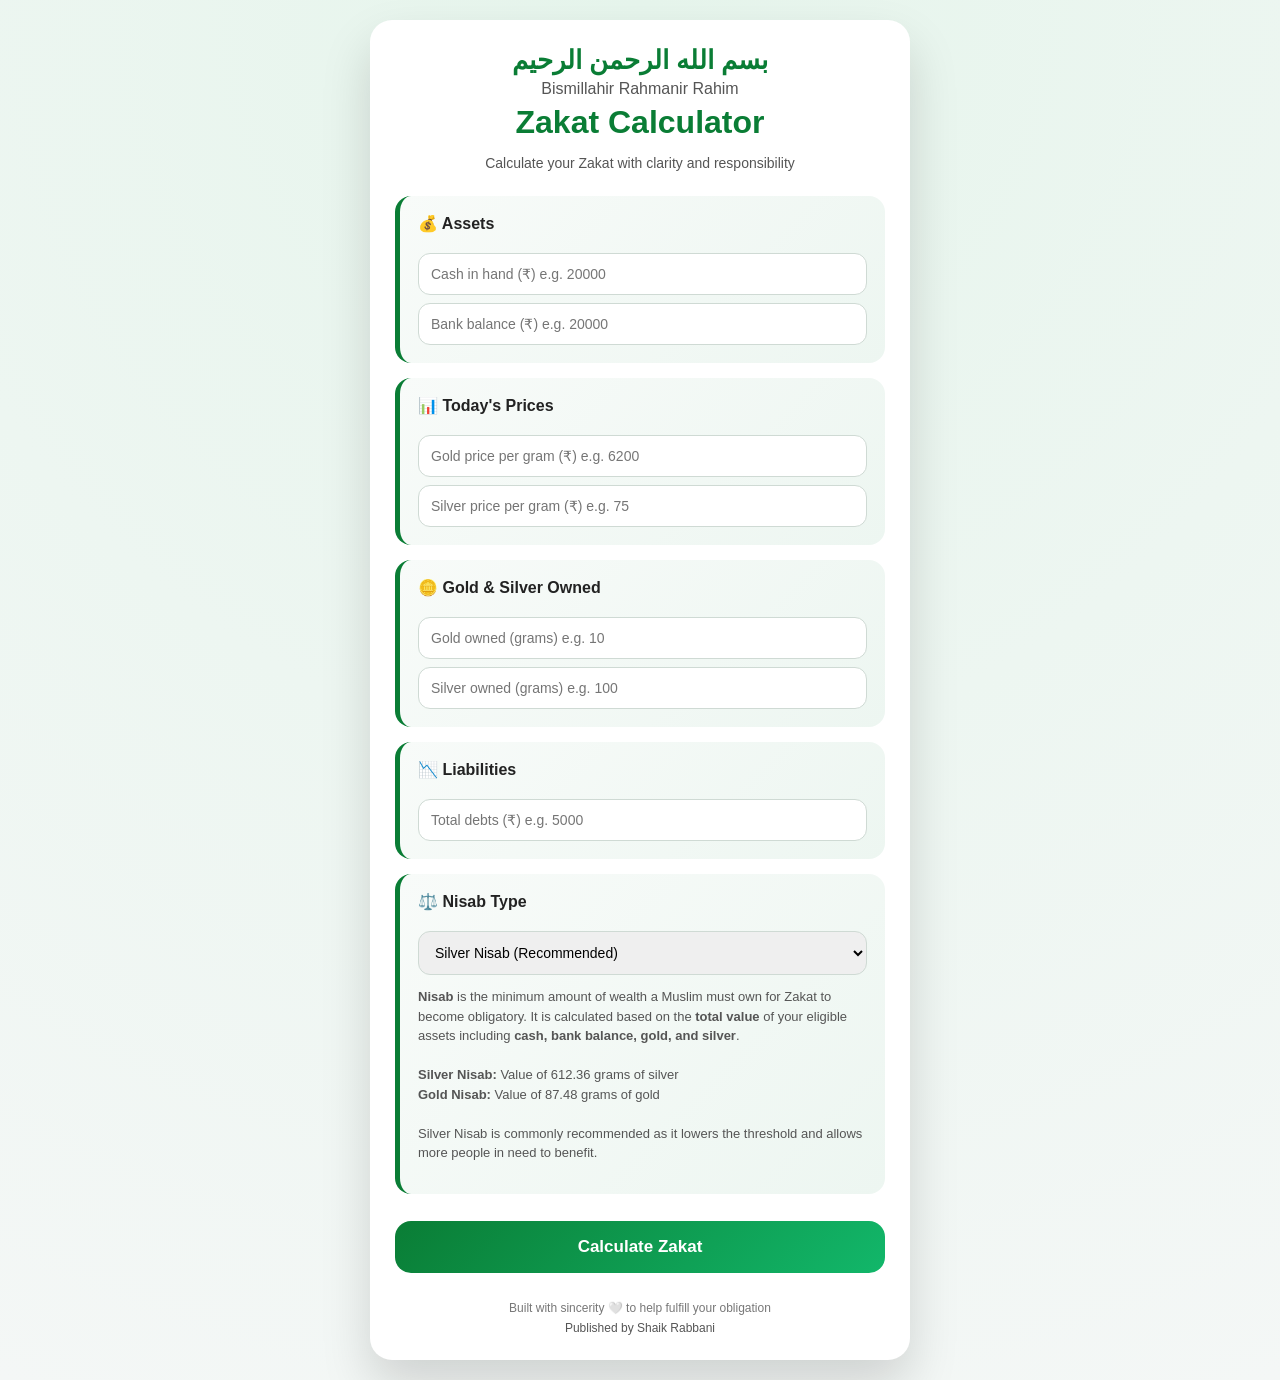
==== index.html @ c3e8892d "Initial commit - Zakat Calculator" ====
<!DOCTYPE html>
<html lang="en">
<head>
    <meta charset="UTF-8">
    <title>Zakat Calculator</title>
    <meta name="viewport" content="width=device-width, initial-scale=1.0">
    <link rel="stylesheet" href="style.css">
</head>
<body>
<div class="app-wrapper">

    <header class="app-header">
        <div class="bismillah-full">
            <div class="arabic">بسم الله الرحمن الرحيم</div>
            <div class="transliteration">Bismillahir Rahmanir Rahim</div>
        </div>
        <h1>Zakat Calculator</h1>
        <p class="subtitle">Calculate your Zakat with clarity and responsibility</p>
    </header>

    <div class="card">
        <h3>💰 Assets</h3>
        <input type="number" id="cash" placeholder="Cash in hand (₹) e.g. 20000">
        <input type="number" id="bank" placeholder="Bank balance (₹) e.g. 20000">
    </div>

    <div class="card">
        <h3>📊 Today's Prices</h3>
        <input type="number" id="goldPrice" placeholder="Gold price per gram (₹) e.g. 6200">
        <input type="number" id="silverPrice" placeholder="Silver price per gram (₹) e.g. 75">
    </div>

    <div class="card">
        <h3>🪙 Gold & Silver Owned</h3>
        <input type="number" id="goldGrams" placeholder="Gold owned (grams) e.g. 10">
        <input type="number" id="silverGrams" placeholder="Silver owned (grams) e.g. 100">
    </div>

    <div class="card">
        <h3>📉 Liabilities</h3>
        <input type="number" id="debts" placeholder="Total debts (₹) e.g. 5000">
    </div>

    <div class="card">
        <h3>⚖️ Nisab Type</h3>
        <select id="nisabType">
            <option value="silver">Silver Nisab (Recommended)</option>
            <option value="gold">Gold Nisab</option>
        </select>
        <p class="nisab-note">
            <strong>Nisab</strong> is the minimum amount of wealth a Muslim must own
            for Zakat to become obligatory. It is calculated based on the
            <strong>total value</strong> of your eligible assets including
            <strong>cash, bank balance, gold, and silver</strong>.<br><br>
            <strong>Silver Nisab:</strong> Value of 612.36 grams of silver<br>
            <strong>Gold Nisab:</strong> Value of 87.48 grams of gold<br><br>
            Silver Nisab is commonly recommended as it lowers the threshold
            and allows more people in need to benefit.
        </p>
    </div>

    <button class="calculate-btn" onclick="calculateZakat()">Calculate Zakat</button>

    <div id="result" class="result-box" style="display:none;"></div>

    <footer class="footer">
        Built with sincerity 🤍 to help fulfill your obligation<br>
        <span class="publisher">Published by Shaik Rabbani</span>
    </footer>

</div>
<script src="script.js"></script>
</body>
</html>
---- style.css ----
* { box-sizing: border-box; }
body { margin: 0; font-family: "Segoe UI", sans-serif; background: radial-gradient(circle at top, #e6f5ec, #f4f7f6); padding: 20px; }
.app-wrapper { max-width: 540px; margin: auto; background: #ffffff; border-radius: 22px; padding: 25px; box-shadow: 0 25px 50px rgba(0,0,0,0.15); }
.app-header { text-align: center; margin-bottom: 25px; }
.bismillah-full .arabic { font-size: 26px; color: #0a7d35; font-weight: bold; line-height: 1.2; }
.bismillah-full .transliteration { font-size: 16px; color: #555; margin-top: 4px; }
h1 { margin: 6px 0; color: #0a7d35; }
.subtitle { font-size: 14px; color: #555; }
.card { background: linear-gradient(135deg, #f8fbf9, #edf6f1); border-radius: 16px; padding: 18px; margin-bottom: 15px; border-left: 5px solid #0a7d35; }
.card h3 { margin: 0 0 12px; font-size: 16px; color: #222; }
input, select { width: 100%; padding: 12px; margin-top: 8px; border-radius: 12px; border: 1px solid #cfdad4; font-size: 14px; }
input:focus, select:focus { outline: none; border-color: #0a7d35; box-shadow: 0 0 0 2px rgba(10,125,53,0.15); }
.nisab-note { font-size: 13px; color: #555; margin-top: 12px; line-height: 1.5; }
.calculate-btn { width: 100%; padding: 16px; margin-top: 12px; background: linear-gradient(135deg, #0a7d35, #12b76a); color: white; border: none; border-radius: 16px; font-size: 17px; font-weight: bold; cursor: pointer; transition: transform 0.15s ease, box-shadow 0.15s ease; }
.calculate-btn:hover { transform: translateY(-2px); box-shadow: 0 12px 28px rgba(18,183,106,0.45); }
.result-box { margin-top: 22px; padding: 20px; border-radius: 16px; background: linear-gradient(135deg, #e8f9ef, #dcf3e7); color: #0a7d35; text-align: center; font-size: 16px; font-weight: bold; min-height: 48px; }
.footer { margin-top: 28px; text-align: center; font-size: 12px; color: #777; }
.publisher { font-size: 12px; color: #555; margin-top: 6px; display: inline-block; }
@media screen and (max-width: 600px) { .app-wrapper { padding: 15px; } input, select, .calculate-btn { font-size: 15px; padding: 10px; } }
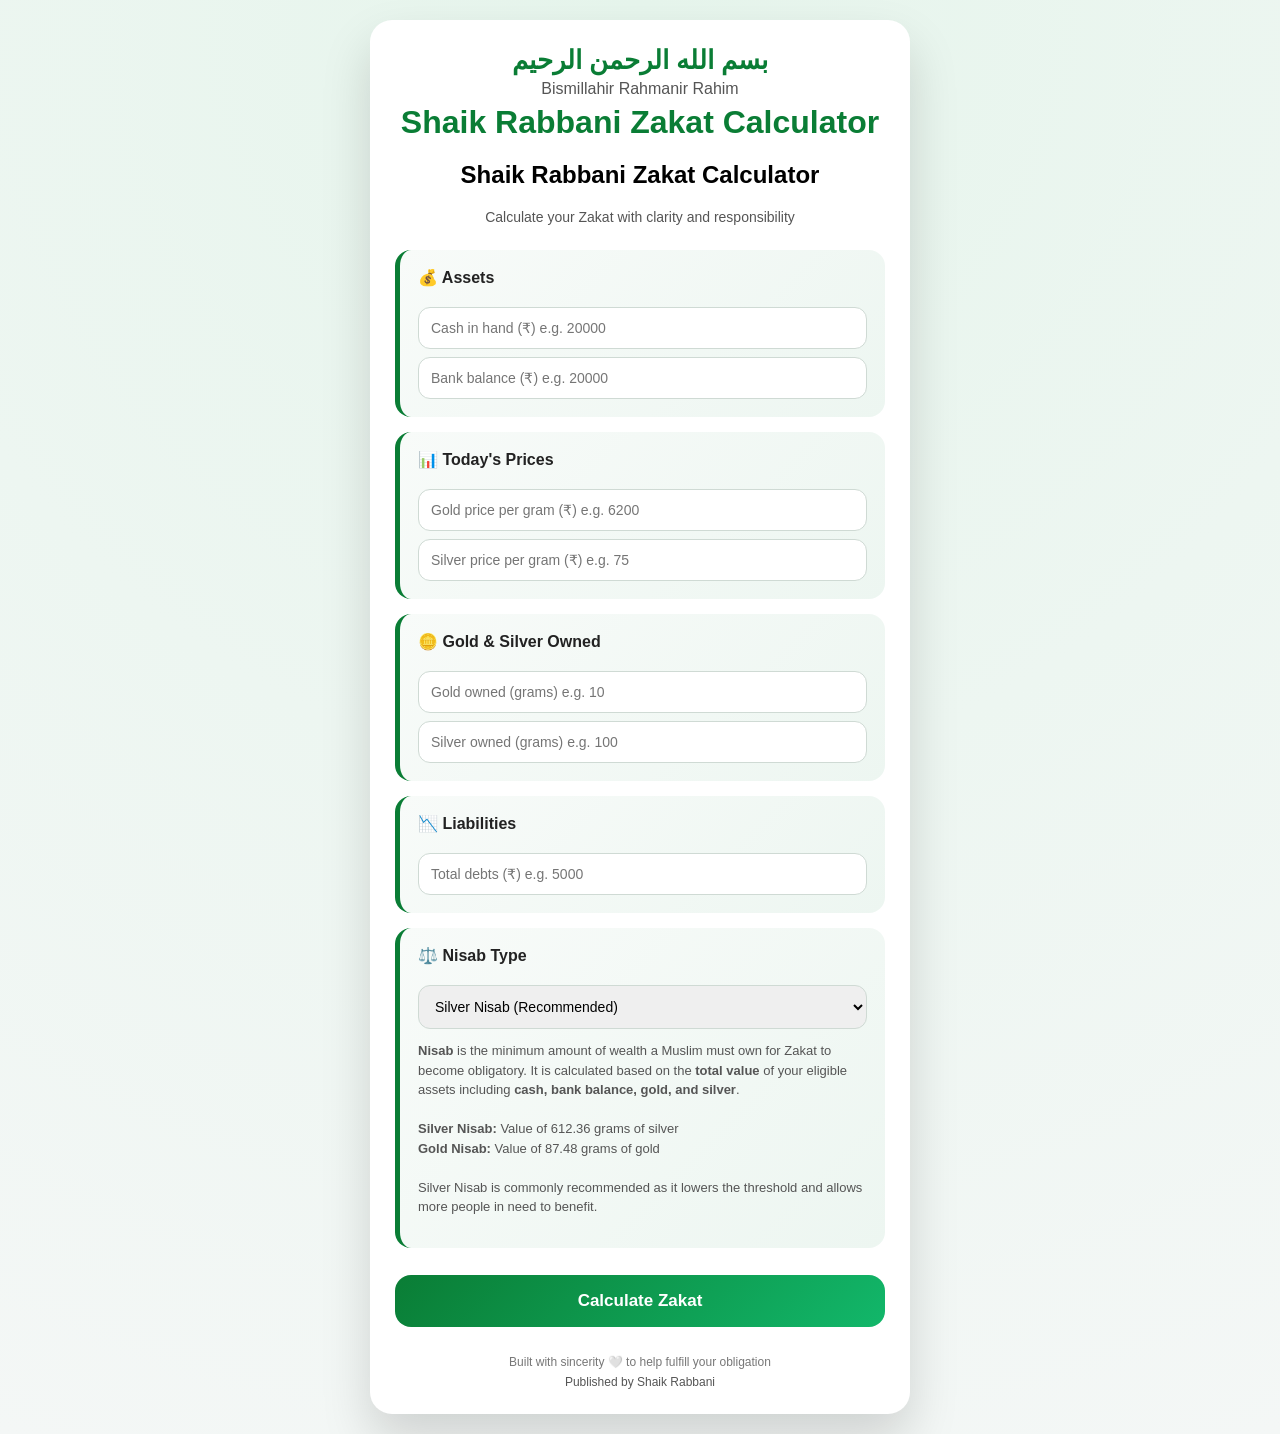
==== commit 6708e598: "Meta_data_updateForSearch2" ====
--- a/index.html
+++ b/index.html
@@ -1,74 +1,93 @@
 <!DOCTYPE html>
 <html lang="en">
+
 <head>
     <meta charset="UTF-8">
-    <title>Zakat Calculator</title>
+    <!-- SEO Meta Tags -->
+    <title>Shaik Rabbani Zakat Calculator – Easy & Fast Online Tool</title>
+    <meta name="description"
+        content="Calculate your Zakat online with Shaik Rabbani’s free Zakat Calculator for cash, gold, silver, and bank balance.">
+    <meta name="keywords" content="Shaik Rabbani, Zakat Calculator, Online Zakat, Islamic Finance 2026">
     <meta name="viewport" content="width=device-width, initial-scale=1.0">
     <link rel="stylesheet" href="style.css">
+    <script type="application/ld+json">
+    {
+      "@context": "https://schema.org",
+      "@type": "WebApplication",
+      "name": "Zakat Calculator",
+      "url": "https://muslimzakatcalculator.netlify.app/",
+      "applicationCategory": "FinanceApplication",
+      "operatingSystem": "Web",
+      "description": "Calculate your Zakat easily online with this free calculator."
+    }
+    </script>
 </head>
+
 <body>
-<div class="app-wrapper">
+    <div class="app-wrapper">
 
-    <header class="app-header">
-        <div class="bismillah-full">
-            <div class="arabic">بسم الله الرحمن الرحيم</div>
-            <div class="transliteration">Bismillahir Rahmanir Rahim</div>
+        <header class="app-header">
+            <div class="bismillah-full">
+                <div class="arabic">بسم الله الرحمن الرحيم</div>
+                <div class="transliteration">Bismillahir Rahmanir Rahim</div>
+            </div>
+            <h1>Shaik Rabbani Zakat Calculator</h1>
+            <h2>Shaik Rabbani Zakat Calculator</h2>
+            <p class="subtitle">Calculate your Zakat with clarity and responsibility</p>
+        </header>
+
+        <div class="card">
+            <h3>💰 Assets</h3>
+            <input type="number" id="cash" placeholder="Cash in hand (₹) e.g. 20000">
+            <input type="number" id="bank" placeholder="Bank balance (₹) e.g. 20000">
         </div>
-        <h1>Zakat Calculator</h1>
-        <p class="subtitle">Calculate your Zakat with clarity and responsibility</p>
-    </header>
 
-    <div class="card">
-        <h3>💰 Assets</h3>
-        <input type="number" id="cash" placeholder="Cash in hand (₹) e.g. 20000">
-        <input type="number" id="bank" placeholder="Bank balance (₹) e.g. 20000">
+        <div class="card">
+            <h3>📊 Today's Prices</h3>
+            <input type="number" id="goldPrice" placeholder="Gold price per gram (₹) e.g. 6200">
+            <input type="number" id="silverPrice" placeholder="Silver price per gram (₹) e.g. 75">
+        </div>
+
+        <div class="card">
+            <h3>🪙 Gold & Silver Owned</h3>
+            <input type="number" id="goldGrams" placeholder="Gold owned (grams) e.g. 10">
+            <input type="number" id="silverGrams" placeholder="Silver owned (grams) e.g. 100">
+        </div>
+
+        <div class="card">
+            <h3>📉 Liabilities</h3>
+            <input type="number" id="debts" placeholder="Total debts (₹) e.g. 5000">
+        </div>
+
+        <div class="card">
+            <h3>⚖️ Nisab Type</h3>
+            <select id="nisabType">
+                <option value="silver">Silver Nisab (Recommended)</option>
+                <option value="gold">Gold Nisab</option>
+            </select>
+            <p class="nisab-note">
+                <strong>Nisab</strong> is the minimum amount of wealth a Muslim must own
+                for Zakat to become obligatory. It is calculated based on the
+                <strong>total value</strong> of your eligible assets including
+                <strong>cash, bank balance, gold, and silver</strong>.<br><br>
+                <strong>Silver Nisab:</strong> Value of 612.36 grams of silver<br>
+                <strong>Gold Nisab:</strong> Value of 87.48 grams of gold<br><br>
+                Silver Nisab is commonly recommended as it lowers the threshold
+                and allows more people in need to benefit.
+            </p>
+        </div>
+
+        <button class="calculate-btn" onclick="calculateZakat()">Calculate Zakat</button>
+
+        <div id="result" class="result-box" style="display:none;"></div>
+
+        <footer class="footer">
+            Built with sincerity 🤍 to help fulfill your obligation<br>
+            <span class="publisher">Published by Shaik Rabbani</span>
+        </footer>
+
     </div>
+    <script src="script.js"></script>
+</body>
 
-    <div class="card">
-        <h3>📊 Today's Prices</h3>
-        <input type="number" id="goldPrice" placeholder="Gold price per gram (₹) e.g. 6200">
-        <input type="number" id="silverPrice" placeholder="Silver price per gram (₹) e.g. 75">
-    </div>
-
-    <div class="card">
-        <h3>🪙 Gold & Silver Owned</h3>
-        <input type="number" id="goldGrams" placeholder="Gold owned (grams) e.g. 10">
-        <input type="number" id="silverGrams" placeholder="Silver owned (grams) e.g. 100">
-    </div>
-
-    <div class="card">
-        <h3>📉 Liabilities</h3>
-        <input type="number" id="debts" placeholder="Total debts (₹) e.g. 5000">
-    </div>
-
-    <div class="card">
-        <h3>⚖️ Nisab Type</h3>
-        <select id="nisabType">
-            <option value="silver">Silver Nisab (Recommended)</option>
-            <option value="gold">Gold Nisab</option>
-        </select>
-        <p class="nisab-note">
-            <strong>Nisab</strong> is the minimum amount of wealth a Muslim must own
-            for Zakat to become obligatory. It is calculated based on the
-            <strong>total value</strong> of your eligible assets including
-            <strong>cash, bank balance, gold, and silver</strong>.<br><br>
-            <strong>Silver Nisab:</strong> Value of 612.36 grams of silver<br>
-            <strong>Gold Nisab:</strong> Value of 87.48 grams of gold<br><br>
-            Silver Nisab is commonly recommended as it lowers the threshold
-            and allows more people in need to benefit.
-        </p>
-    </div>
-
-    <button class="calculate-btn" onclick="calculateZakat()">Calculate Zakat</button>
-
-    <div id="result" class="result-box" style="display:none;"></div>
-
-    <footer class="footer">
-        Built with sincerity 🤍 to help fulfill your obligation<br>
-        <span class="publisher">Published by Shaik Rabbani</span>
-    </footer>
-
-</div>
-<script src="script.js"></script>
-</body>
-</html>
+</html>
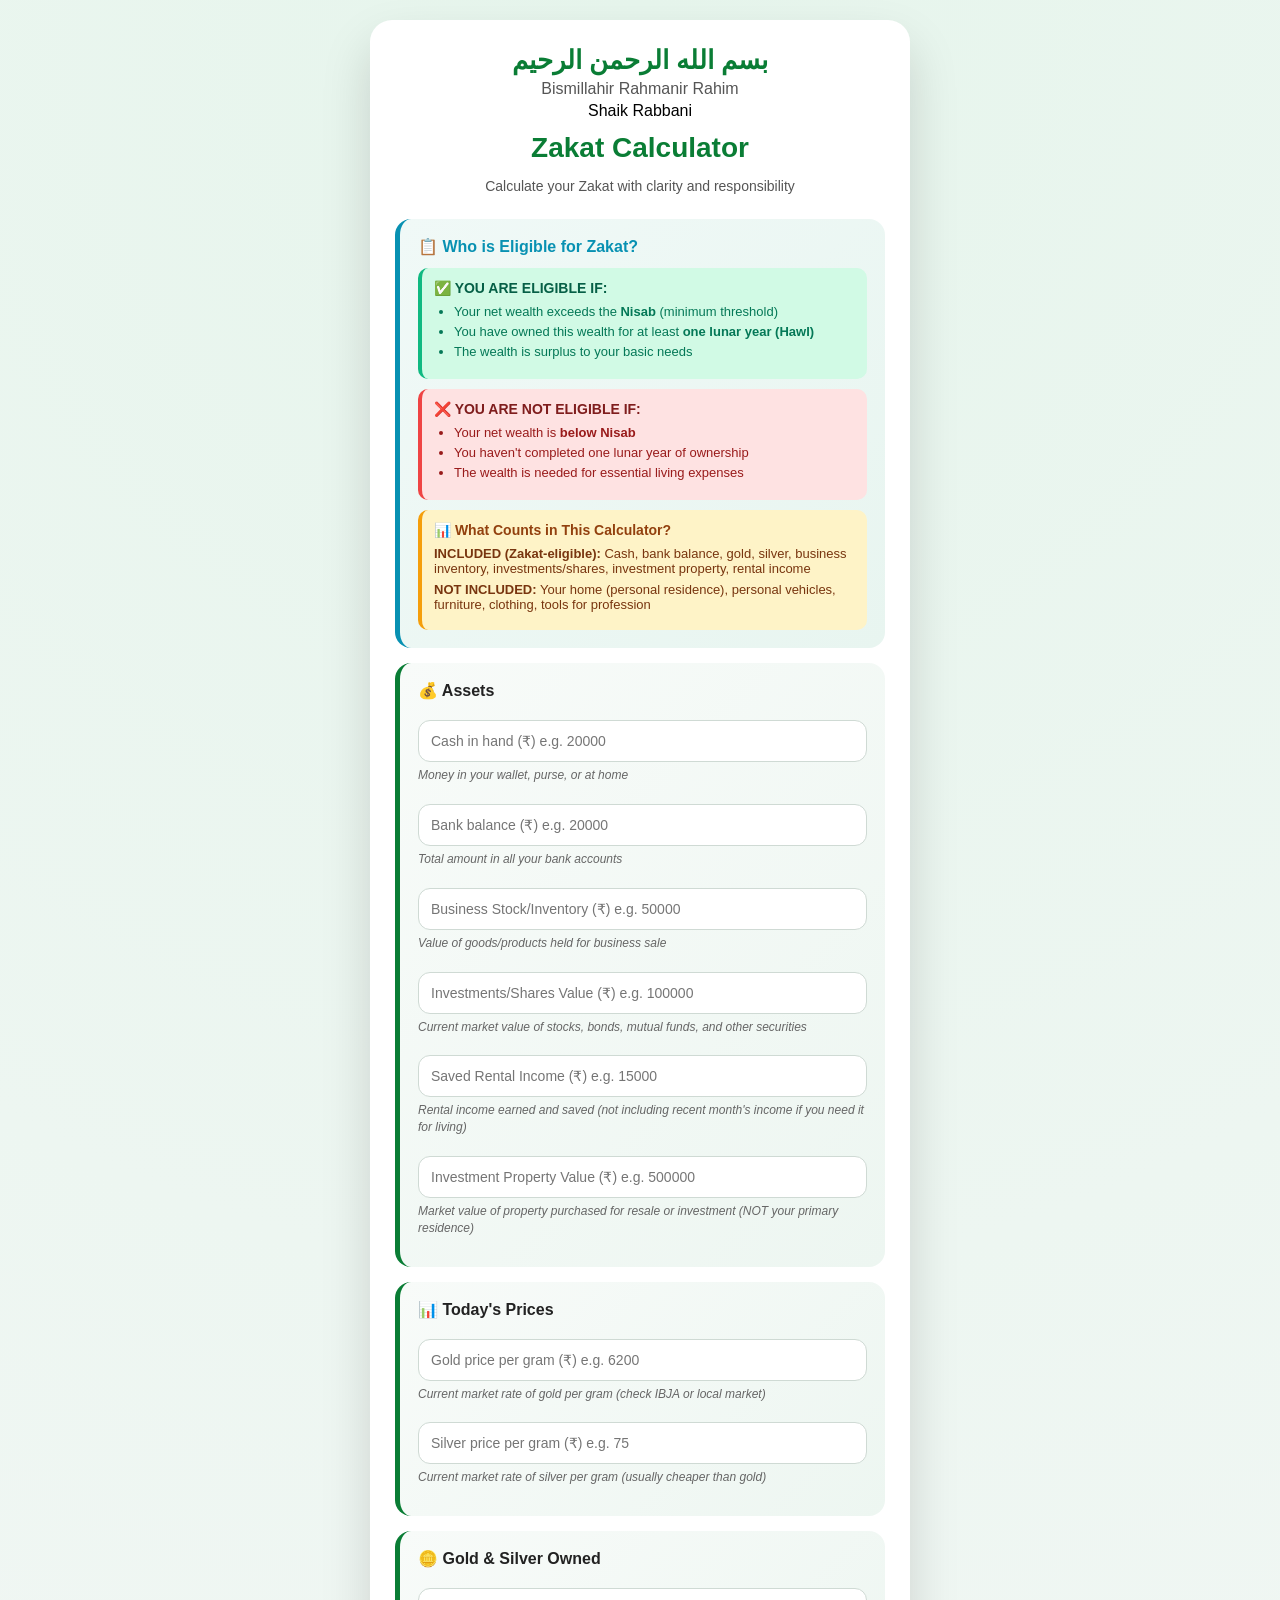
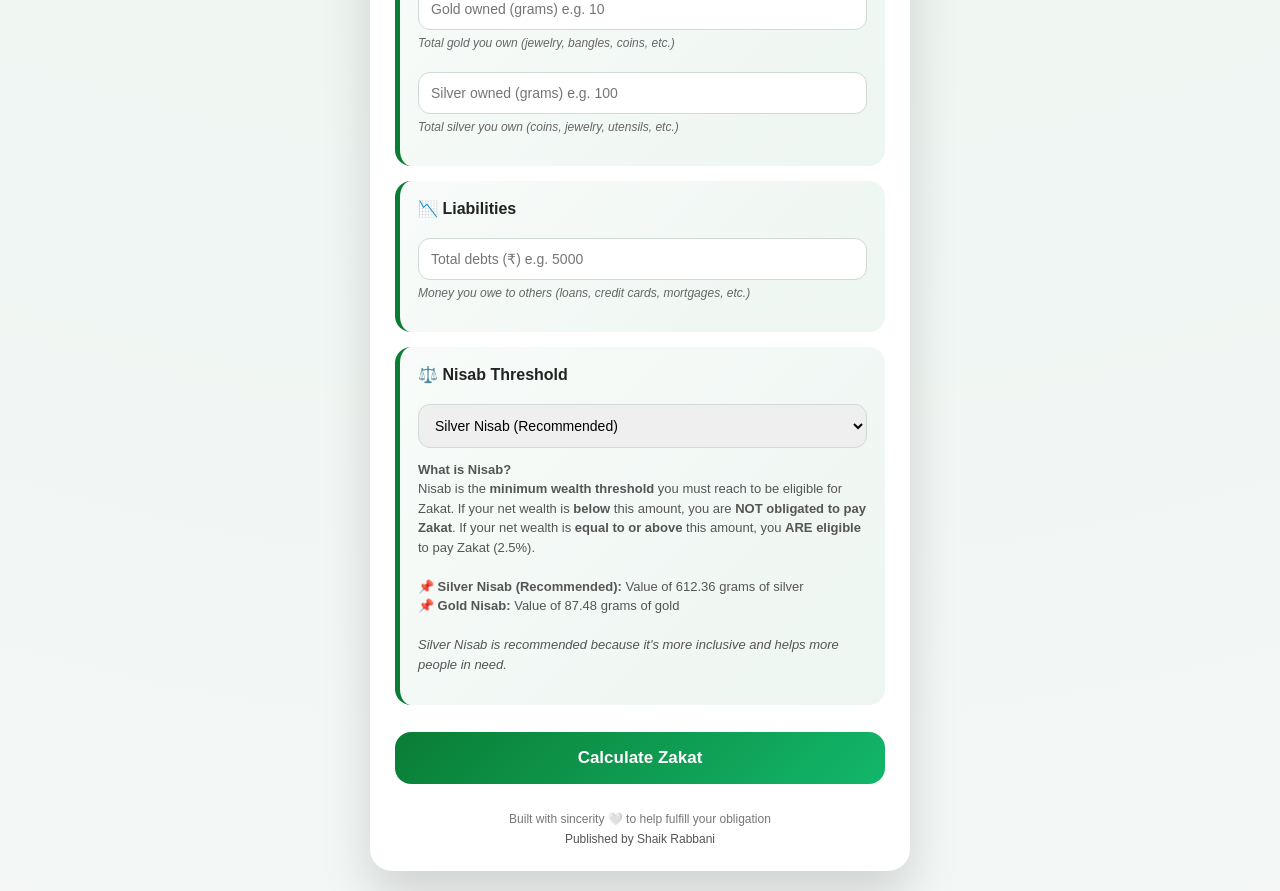
==== commit 69336903: "overviewupdate" ====
--- a/index.html
+++ b/index.html
@@ -30,50 +30,118 @@
             <div class="bismillah-full">
                 <div class="arabic">بسم الله الرحمن الرحيم</div>
                 <div class="transliteration">Bismillahir Rahmanir Rahim</div>
+                <div class="author">Shaik Rabbani</div>
             </div>
-            <h1>Shaik Rabbani Zakat Calculator</h1>
-            <h2>Shaik Rabbani Zakat Calculator</h2>
+            <h1>Zakat Calculator</h1>
             <p class="subtitle">Calculate your Zakat with clarity and responsibility</p>
         </header>
 
+        <div class="card eligibility-guide">
+            <h3>📋 Who is Eligible for Zakat?</h3>
+            <div class="eligibility-content">
+                <div class="eligible-section">
+                    <h4>✅ YOU ARE ELIGIBLE IF:</h4>
+                    <ul>
+                        <li>Your net wealth exceeds the <strong>Nisab</strong> (minimum threshold)</li>
+                        <li>You have owned this wealth for at least <strong>one lunar year (Hawl)</strong></li>
+                        <li>The wealth is surplus to your basic needs</li>
+                    </ul>
+                </div>
+                <div class="not-eligible-section">
+                    <h4>❌ YOU ARE NOT ELIGIBLE IF:</h4>
+                    <ul>
+                        <li>Your net wealth is <strong>below Nisab</strong></li>
+                        <li>You haven't completed one lunar year of ownership</li>
+                        <li>The wealth is needed for essential living expenses</li>
+                    </ul>
+                </div>
+                <div class="assets-info">
+                    <h4>📊 What Counts in This Calculator?</h4>
+                    <p><strong>INCLUDED (Zakat-eligible):</strong> Cash, bank balance, gold, silver, business inventory,
+                        investments/shares, investment property, rental income</p>
+                    <p><strong>NOT INCLUDED:</strong> Your home (personal residence), personal vehicles, furniture,
+                        clothing, tools for profession</p>
+                </div>
+            </div>
+        </div>
+
         <div class="card">
             <h3>💰 Assets</h3>
-            <input type="number" id="cash" placeholder="Cash in hand (₹) e.g. 20000">
-            <input type="number" id="bank" placeholder="Bank balance (₹) e.g. 20000">
+            <div>
+                <input type="number" id="cash" placeholder="Cash in hand (₹) e.g. 20000">
+                <p class="field-note">Money in your wallet, purse, or at home</p>
+            </div>
+            <div>
+                <input type="number" id="bank" placeholder="Bank balance (₹) e.g. 20000">
+                <p class="field-note">Total amount in all your bank accounts</p>
+            </div>
+            <div>
+                <input type="number" id="businessStock" placeholder="Business Stock/Inventory (₹) e.g. 50000">
+                <p class="field-note">Value of goods/products held for business sale</p>
+            </div>
+            <div>
+                <input type="number" id="investments" placeholder="Investments/Shares Value (₹) e.g. 100000">
+                <p class="field-note">Current market value of stocks, bonds, mutual funds, and other securities</p>
+            </div>
+            <div>
+                <input type="number" id="rentalIncome" placeholder="Saved Rental Income (₹) e.g. 15000">
+                <p class="field-note">Rental income earned and saved (not including recent month's income if you need it
+                    for living)</p>
+            </div>
+            <div>
+                <input type="number" id="investmentProperty" placeholder="Investment Property Value (₹) e.g. 500000">
+                <p class="field-note">Market value of property purchased for resale or investment (NOT your primary
+                    residence)</p>
+            </div>
         </div>
 
         <div class="card">
             <h3>📊 Today's Prices</h3>
-            <input type="number" id="goldPrice" placeholder="Gold price per gram (₹) e.g. 6200">
-            <input type="number" id="silverPrice" placeholder="Silver price per gram (₹) e.g. 75">
+            <div>
+                <input type="number" id="goldPrice" placeholder="Gold price per gram (₹) e.g. 6200">
+                <p class="field-note">Current market rate of gold per gram (check IBJA or local market)</p>
+            </div>
+            <div>
+                <input type="number" id="silverPrice" placeholder="Silver price per gram (₹) e.g. 75">
+                <p class="field-note">Current market rate of silver per gram (usually cheaper than gold)</p>
+            </div>
         </div>
 
         <div class="card">
             <h3>🪙 Gold & Silver Owned</h3>
-            <input type="number" id="goldGrams" placeholder="Gold owned (grams) e.g. 10">
-            <input type="number" id="silverGrams" placeholder="Silver owned (grams) e.g. 100">
+            <div>
+                <input type="number" id="goldGrams" placeholder="Gold owned (grams) e.g. 10">
+                <p class="field-note">Total gold you own (jewelry, bangles, coins, etc.)</p>
+            </div>
+            <div>
+                <input type="number" id="silverGrams" placeholder="Silver owned (grams) e.g. 100">
+                <p class="field-note">Total silver you own (coins, jewelry, utensils, etc.)</p>
+            </div>
         </div>
 
         <div class="card">
             <h3>📉 Liabilities</h3>
-            <input type="number" id="debts" placeholder="Total debts (₹) e.g. 5000">
+            <div>
+                <input type="number" id="debts" placeholder="Total debts (₹) e.g. 5000">
+                <p class="field-note">Money you owe to others (loans, credit cards, mortgages, etc.)</p>
+            </div>
         </div>
 
         <div class="card">
-            <h3>⚖️ Nisab Type</h3>
+            <h3>⚖️ Nisab Threshold</h3>
             <select id="nisabType">
                 <option value="silver">Silver Nisab (Recommended)</option>
                 <option value="gold">Gold Nisab</option>
             </select>
             <p class="nisab-note">
-                <strong>Nisab</strong> is the minimum amount of wealth a Muslim must own
-                for Zakat to become obligatory. It is calculated based on the
-                <strong>total value</strong> of your eligible assets including
-                <strong>cash, bank balance, gold, and silver</strong>.<br><br>
-                <strong>Silver Nisab:</strong> Value of 612.36 grams of silver<br>
-                <strong>Gold Nisab:</strong> Value of 87.48 grams of gold<br><br>
-                Silver Nisab is commonly recommended as it lowers the threshold
-                and allows more people in need to benefit.
+                <strong>What is Nisab?</strong><br>
+                Nisab is the <strong>minimum wealth threshold</strong> you must reach to be eligible for Zakat. If your
+                net wealth is <strong>below</strong> this amount, you are <strong>NOT obligated to pay Zakat</strong>.
+                If your net wealth is <strong>equal to or above</strong> this amount, you <strong>ARE eligible</strong>
+                to pay Zakat (2.5%).<br><br>
+                <strong>📌 Silver Nisab (Recommended):</strong> Value of 612.36 grams of silver<br>
+                <strong>📌 Gold Nisab:</strong> Value of 87.48 grams of gold<br><br>
+                <em>Silver Nisab is recommended because it's more inclusive and helps more people in need.</em>
             </p>
         </div>
 
--- a/style.css
+++ b/style.css
@@ -1,19 +1,239 @@
-* { box-sizing: border-box; }
-body { margin: 0; font-family: "Segoe UI", sans-serif; background: radial-gradient(circle at top, #e6f5ec, #f4f7f6); padding: 20px; }
-.app-wrapper { max-width: 540px; margin: auto; background: #ffffff; border-radius: 22px; padding: 25px; box-shadow: 0 25px 50px rgba(0,0,0,0.15); }
-.app-header { text-align: center; margin-bottom: 25px; }
-.bismillah-full .arabic { font-size: 26px; color: #0a7d35; font-weight: bold; line-height: 1.2; }
-.bismillah-full .transliteration { font-size: 16px; color: #555; margin-top: 4px; }
-h1 { margin: 6px 0; color: #0a7d35; }
-.subtitle { font-size: 14px; color: #555; }
-.card { background: linear-gradient(135deg, #f8fbf9, #edf6f1); border-radius: 16px; padding: 18px; margin-bottom: 15px; border-left: 5px solid #0a7d35; }
-.card h3 { margin: 0 0 12px; font-size: 16px; color: #222; }
-input, select { width: 100%; padding: 12px; margin-top: 8px; border-radius: 12px; border: 1px solid #cfdad4; font-size: 14px; }
-input:focus, select:focus { outline: none; border-color: #0a7d35; box-shadow: 0 0 0 2px rgba(10,125,53,0.15); }
-.nisab-note { font-size: 13px; color: #555; margin-top: 12px; line-height: 1.5; }
-.calculate-btn { width: 100%; padding: 16px; margin-top: 12px; background: linear-gradient(135deg, #0a7d35, #12b76a); color: white; border: none; border-radius: 16px; font-size: 17px; font-weight: bold; cursor: pointer; transition: transform 0.15s ease, box-shadow 0.15s ease; }
-.calculate-btn:hover { transform: translateY(-2px); box-shadow: 0 12px 28px rgba(18,183,106,0.45); }
-.result-box { margin-top: 22px; padding: 20px; border-radius: 16px; background: linear-gradient(135deg, #e8f9ef, #dcf3e7); color: #0a7d35; text-align: center; font-size: 16px; font-weight: bold; min-height: 48px; }
-.footer { margin-top: 28px; text-align: center; font-size: 12px; color: #777; }
-.publisher { font-size: 12px; color: #555; margin-top: 6px; display: inline-block; }
-@media screen and (max-width: 600px) { .app-wrapper { padding: 15px; } input, select, .calculate-btn { font-size: 15px; padding: 10px; } }
+* {
+    box-sizing: border-box;
+}
+
+body {
+    margin: 0;
+    font-family: "Segoe UI", sans-serif;
+    background: radial-gradient(circle at top, #e6f5ec, #f4f7f6);
+    padding: 20px;
+}
+
+.app-wrapper {
+    max-width: 540px;
+    margin: auto;
+    background: #ffffff;
+    border-radius: 22px;
+    padding: 25px;
+    box-shadow: 0 25px 50px rgba(0, 0, 0, 0.15);
+}
+
+.app-header {
+    text-align: center;
+    margin-bottom: 25px;
+}
+
+.bismillah-full .arabic {
+    font-size: 26px;
+    color: #0a7d35;
+    font-weight: bold;
+    line-height: 1.2;
+}
+
+.bismillah-full .transliteration {
+    font-size: 16px;
+    color: #555;
+    margin-top: 4px;
+}
+
+.bismillah-full .author {
+    font-size: 16px;
+    color: #000;
+    margin-top: 4px;
+    font-weight: 500;
+}
+
+h1 {
+    margin: 12px 0 6px 0;
+    color: #0a7d35;
+    font-size: 28px;
+}
+
+.subtitle {
+    font-size: 14px;
+    color: #555;
+}
+
+.card {
+    background: linear-gradient(135deg, #f8fbf9, #edf6f1);
+    border-radius: 16px;
+    padding: 18px;
+    margin-bottom: 15px;
+    border-left: 5px solid #0a7d35;
+}
+
+.card h3 {
+    margin: 0 0 12px;
+    font-size: 16px;
+    color: #222;
+}
+
+.eligibility-guide {
+    background: linear-gradient(135deg, #f0f9f7, #e8f5f0);
+    border-left: 5px solid #0891b2;
+}
+
+.eligibility-guide h3 {
+    color: #0891b2;
+}
+
+.eligibility-guide h4 {
+    margin: 10px 0 8px 0;
+    font-size: 14px;
+}
+
+.eligible-section {
+    background: #d1fae5;
+    padding: 12px;
+    border-radius: 10px;
+    margin-bottom: 10px;
+    border-left: 4px solid #10b981;
+}
+
+.eligible-section h4 {
+    color: #065f46;
+    margin-top: 0;
+}
+
+.eligible-section ul {
+    margin: 8px 0;
+    padding-left: 20px;
+    font-size: 13px;
+    color: #047857;
+}
+
+.eligible-section li {
+    margin: 5px 0;
+}
+
+.not-eligible-section {
+    background: #fee2e2;
+    padding: 12px;
+    border-radius: 10px;
+    margin-bottom: 10px;
+    border-left: 4px solid #ef4444;
+}
+
+.not-eligible-section h4 {
+    color: #7f1d1d;
+    margin-top: 0;
+}
+
+.not-eligible-section ul {
+    margin: 8px 0;
+    padding-left: 20px;
+    font-size: 13px;
+    color: #991b1b;
+}
+
+.not-eligible-section li {
+    margin: 5px 0;
+}
+
+.assets-info {
+    background: #fef3c7;
+    padding: 12px;
+    border-radius: 10px;
+    border-left: 4px solid #f59e0b;
+}
+
+.assets-info h4 {
+    color: #92400e;
+    margin-top: 0;
+}
+
+.assets-info p {
+    margin: 6px 0;
+    font-size: 13px;
+    color: #78350f;
+}
+
+input,
+select {
+    width: 100%;
+    padding: 12px;
+    margin-top: 8px;
+    border-radius: 12px;
+    border: 1px solid #cfdad4;
+    font-size: 14px;
+}
+
+input:focus,
+select:focus {
+    outline: none;
+    border-color: #0a7d35;
+    box-shadow: 0 0 0 2px rgba(10, 125, 53, 0.15);
+}
+
+.field-note {
+    font-size: 12px;
+    color: #666;
+    margin: 5px 0 12px 0;
+    line-height: 1.4;
+    font-style: italic;
+}
+
+.nisab-note {
+    font-size: 13px;
+    color: #555;
+    margin-top: 12px;
+    line-height: 1.5;
+}
+
+.calculate-btn {
+    width: 100%;
+    padding: 16px;
+    margin-top: 12px;
+    background: linear-gradient(135deg, #0a7d35, #12b76a);
+    color: white;
+    border: none;
+    border-radius: 16px;
+    font-size: 17px;
+    font-weight: bold;
+    cursor: pointer;
+    transition: transform 0.15s ease, box-shadow 0.15s ease;
+}
+
+.calculate-btn:hover {
+    transform: translateY(-2px);
+    box-shadow: 0 12px 28px rgba(18, 183, 106, 0.45);
+}
+
+.result-box {
+    margin-top: 22px;
+    padding: 20px;
+    border-radius: 16px;
+    background: linear-gradient(135deg, #e8f9ef, #dcf3e7);
+    color: #0a7d35;
+    text-align: center;
+    font-size: 16px;
+    font-weight: bold;
+    min-height: 48px;
+}
+
+.footer {
+    margin-top: 28px;
+    text-align: center;
+    font-size: 12px;
+    color: #777;
+}
+
+.publisher {
+    font-size: 12px;
+    color: #555;
+    margin-top: 6px;
+    display: inline-block;
+}
+
+@media screen and (max-width: 600px) {
+    .app-wrapper {
+        padding: 15px;
+    }
+
+    input,
+    select,
+    .calculate-btn {
+        font-size: 15px;
+        padding: 10px;
+    }
+}
